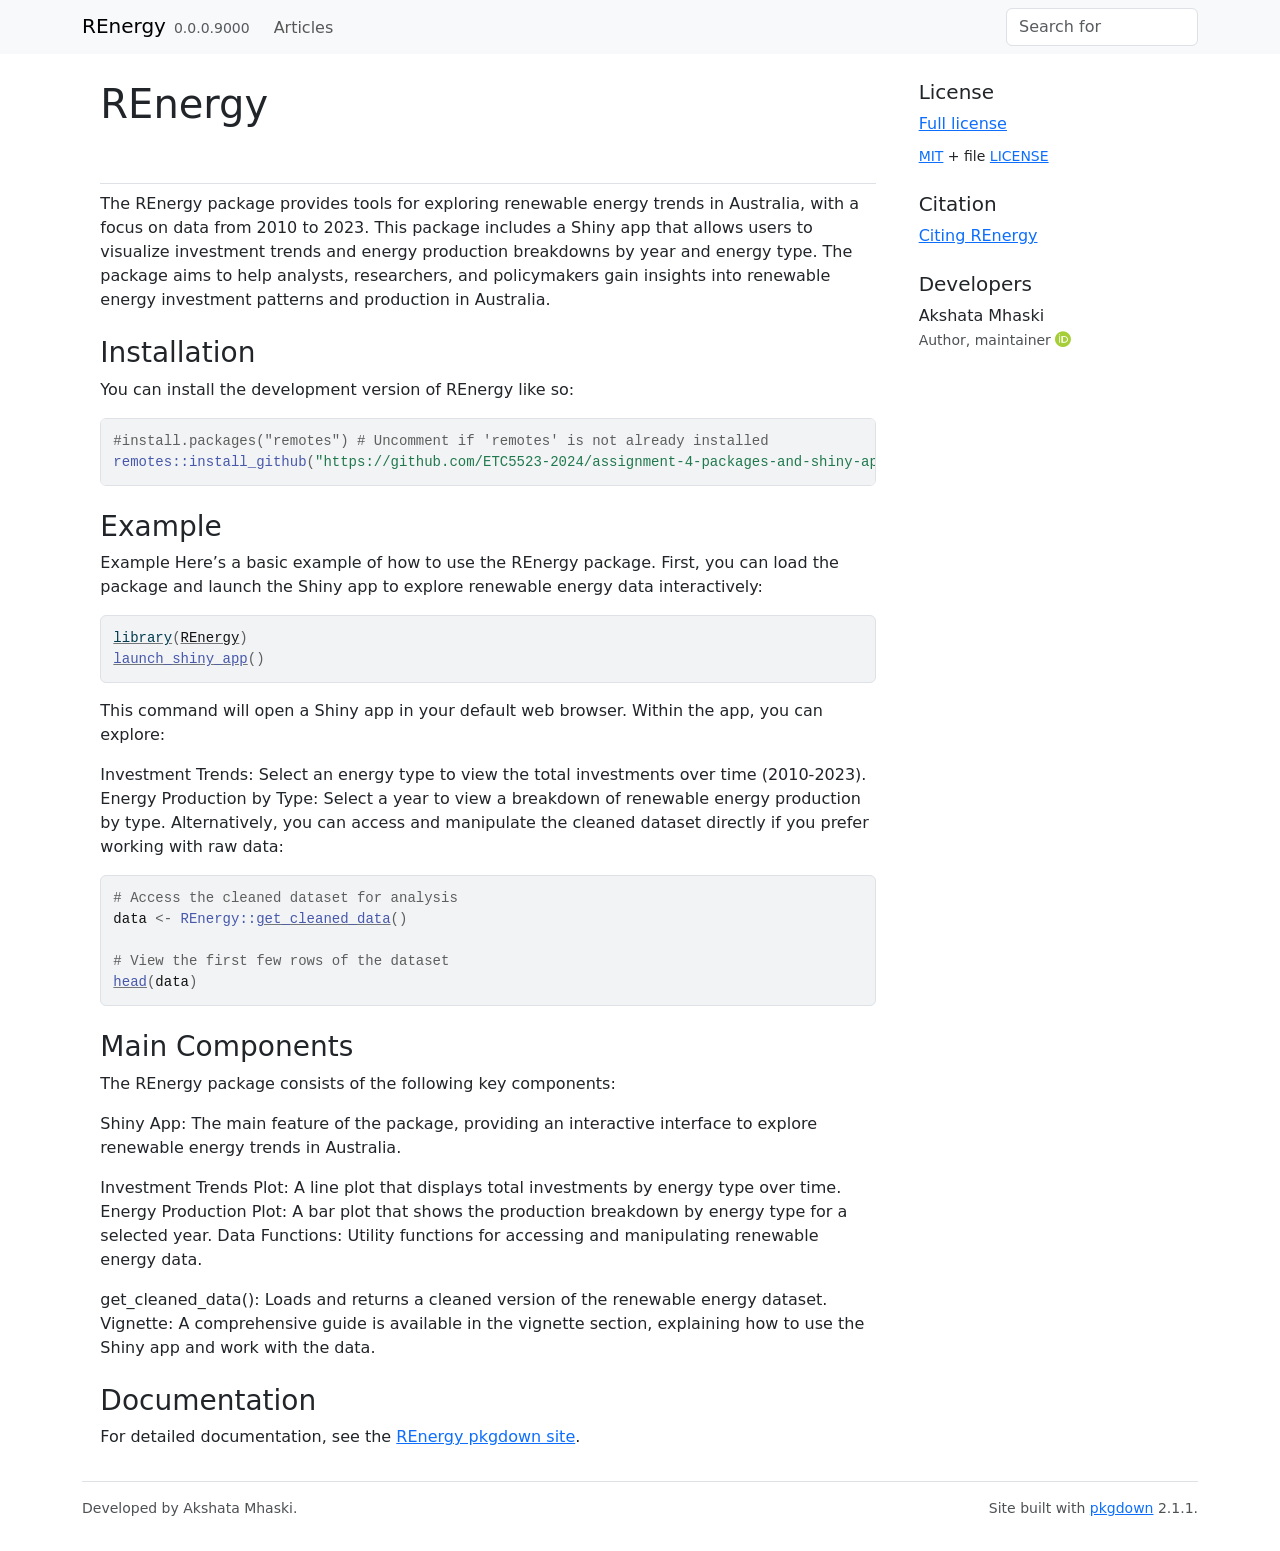
==== index.html @ c86338a3 "Deploying to gh-pages from @ ETC5523-2024/assignment-4-packages-and-shiny-apps-akshatamhaski@524d3fe" ====
<!DOCTYPE html>
<!-- Generated by pkgdown: do not edit by hand --><html lang="en">
<head>
<meta http-equiv="Content-Type" content="text/html; charset=UTF-8">
<meta charset="utf-8">
<meta http-equiv="X-UA-Compatible" content="IE=edge">
<meta name="viewport" content="width=device-width, initial-scale=1, shrink-to-fit=no">
<title>What the Package Does (One Line, Title Case) • REnergy</title>
<script src="deps/jquery-3.6.0/jquery-3.6.0.min.js"></script><meta name="viewport" content="width=device-width, initial-scale=1, shrink-to-fit=no">
<link href="deps/bootstrap-5.3.1/bootstrap.min.css" rel="stylesheet">
<script src="deps/bootstrap-5.3.1/bootstrap.bundle.min.js"></script><link href="deps/font-awesome-6.4.2/css/all.min.css" rel="stylesheet">
<link href="deps/font-awesome-6.4.2/css/v4-shims.min.css" rel="stylesheet">
<script src="deps/headroom-0.11.0/headroom.min.js"></script><script src="deps/headroom-0.11.0/jQuery.headroom.min.js"></script><script src="deps/bootstrap-toc-1.0.1/bootstrap-toc.min.js"></script><script src="deps/clipboard.js-2.0.11/clipboard.min.js"></script><script src="deps/search-1.0.0/autocomplete.jquery.min.js"></script><script src="deps/search-1.0.0/fuse.min.js"></script><script src="deps/search-1.0.0/mark.min.js"></script><!-- pkgdown --><script src="pkgdown.js"></script><meta property="og:title" content="What the Package Does (One Line, Title Case)">
<meta name="description" content="The REnergy package provides tools for analyzing renewable energy trends in Australia from 2010 to 2023. This package includes a Shiny app for interactive data visualization, allowing users to explore investment patterns and energy production by type and year. It is designed for researchers, analysts, and policymakers interested in renewable energy data.">
<meta property="og:description" content="The REnergy package provides tools for analyzing renewable energy trends in Australia from 2010 to 2023. This package includes a Shiny app for interactive data visualization, allowing users to explore investment patterns and energy production by type and year. It is designed for researchers, analysts, and policymakers interested in renewable energy data.">
</head>
<body>
    <a href="#main" class="visually-hidden-focusable">Skip to contents</a>


    <nav class="navbar navbar-expand-lg fixed-top bg-light" data-bs-theme="light" aria-label="Site navigation"><div class="container">

    <a class="navbar-brand me-2" href="index.html">REnergy</a>

    <small class="nav-text text-muted me-auto" data-bs-toggle="tooltip" data-bs-placement="bottom" title="">0.0.0.9000</small>


    <button class="navbar-toggler" type="button" data-bs-toggle="collapse" data-bs-target="#navbar" aria-controls="navbar" aria-expanded="false" aria-label="Toggle navigation">
      <span class="navbar-toggler-icon"></span>
    </button>

    <div id="navbar" class="collapse navbar-collapse ms-3">
      <ul class="navbar-nav me-auto">
<li class="nav-item"><a class="nav-link" href="articles/index.html">Articles</a></li>
      </ul>
<ul class="navbar-nav">
<li class="nav-item"><form class="form-inline" role="search">
 <input class="form-control" type="search" name="search-input" id="search-input" autocomplete="off" aria-label="Search site" placeholder="Search for" data-search-index="search.json">
</form></li>
      </ul>
</div>


  </div>
</nav><div class="container template-home">
<div class="row">
  <main id="main" class="col-md-9"><div class="section level1">
<div class="page-header"><h1 id="renergy">REnergy<a class="anchor" aria-label="anchor" href="#renergy"></a>
</h1></div>
<!-- badges: start -->
<!-- badges: end -->
<p>The REnergy package provides tools for exploring renewable energy trends in Australia, with a focus on data from 2010 to 2023. This package includes a Shiny app that allows users to visualize investment trends and energy production breakdowns by year and energy type. The package aims to help analysts, researchers, and policymakers gain insights into renewable energy investment patterns and production in Australia.</p>
<div class="section level2">
<h2 id="installation">Installation<a class="anchor" aria-label="anchor" href="#installation"></a>
</h2>
<p>You can install the development version of REnergy like so:</p>
<div class="sourceCode" id="cb1"><pre class="downlit sourceCode r">
<code class="sourceCode R"><span><span class="co">#install.packages("remotes") # Uncomment if 'remotes' is not already installed</span></span>
<span><span class="fu">remotes</span><span class="fu">::</span><span class="fu">install_github</span><span class="op">(</span><span class="st">"https://github.com/ETC5523-2024/assignment-4-packages-and-shiny-apps-akshatamhaski/tree/main/REnergy"</span><span class="op">)</span></span></code></pre></div>
</div>
<div class="section level2">
<h2 id="example">Example<a class="anchor" aria-label="anchor" href="#example"></a>
</h2>
<p>Example Here’s a basic example of how to use the REnergy package. First, you can load the package and launch the Shiny app to explore renewable energy data interactively:</p>
<div class="sourceCode" id="cb2"><pre class="downlit sourceCode r">
<code class="sourceCode R"><span><span class="kw"><a href="https://rdrr.io/r/base/library.html" class="external-link">library</a></span><span class="op">(</span><span class="va"><a href="https://etc5523-2024.github.io/assignment-4-packages-and-shiny-apps-akshatamhaski/">REnergy</a></span><span class="op">)</span></span>
<span><span class="fu"><a href="reference/launch_shiny_app.html">launch_shiny_app</a></span><span class="op">(</span><span class="op">)</span></span></code></pre></div>
<p>This command will open a Shiny app in your default web browser. Within the app, you can explore:</p>
<p>Investment Trends: Select an energy type to view the total investments over time (2010-2023). Energy Production by Type: Select a year to view a breakdown of renewable energy production by type. Alternatively, you can access and manipulate the cleaned dataset directly if you prefer working with raw data:</p>
<div class="sourceCode" id="cb3"><pre class="downlit sourceCode r">
<code class="sourceCode R"><span><span class="co"># Access the cleaned dataset for analysis</span></span>
<span><span class="va">data</span> <span class="op">&lt;-</span> <span class="fu">REnergy</span><span class="fu">::</span><span class="fu"><a href="reference/get_cleaned_data.html">get_cleaned_data</a></span><span class="op">(</span><span class="op">)</span></span>
<span></span>
<span><span class="co"># View the first few rows of the dataset</span></span>
<span><span class="fu"><a href="https://rdrr.io/r/utils/head.html" class="external-link">head</a></span><span class="op">(</span><span class="va">data</span><span class="op">)</span></span></code></pre></div>
</div>
<div class="section level2">
<h2 id="main-components">Main Components<a class="anchor" aria-label="anchor" href="#main-components"></a>
</h2>
<p>The REnergy package consists of the following key components:</p>
<p>Shiny App: The main feature of the package, providing an interactive interface to explore renewable energy trends in Australia.</p>
<p>Investment Trends Plot: A line plot that displays total investments by energy type over time. Energy Production Plot: A bar plot that shows the production breakdown by energy type for a selected year. Data Functions: Utility functions for accessing and manipulating renewable energy data.</p>
<p>get_cleaned_data(): Loads and returns a cleaned version of the renewable energy dataset. Vignette: A comprehensive guide is available in the vignette section, explaining how to use the Shiny app and work with the data.</p>
</div>
<div class="section level2">
<h2 id="documentation">Documentation<a class="anchor" aria-label="anchor" href="#documentation"></a>
</h2>
<p>For detailed documentation, see the <a href="https://etc5523-2024.github.io/assignment-4-packages-and-shiny-apps-akshatamhaski/">REnergy pkgdown site</a>.</p>
</div>
</div>
  </main><aside class="col-md-3"><div class="license">
<h2 data-toc-skip>License</h2>
<ul class="list-unstyled">
<li><a href="LICENSE.html">Full license</a></li>
<li><small><a href="https://opensource.org/licenses/mit-license.php" class="external-link">MIT</a> + file <a href="LICENSE-text.html">LICENSE</a></small></li>
</ul>
</div>


<div class="citation">
<h2 data-toc-skip>Citation</h2>
<ul class="list-unstyled">
<li><a href="authors.html#citation">Citing REnergy</a></li>
</ul>
</div>

<div class="developers">
<h2 data-toc-skip>Developers</h2>
<ul class="list-unstyled">
<li>Akshata Mhaski <br><small class="roles"> Author, maintainer </small> <a href="https://orcid.org/YOUR-ORCID-ID" target="orcid.widget" aria-label="ORCID" class="external-link"><span class="fab fa-orcid orcid" aria-hidden="true"></span></a> </li>
</ul>
</div>



  </aside>
</div>


    <footer><div class="pkgdown-footer-left">
  <p>Developed by Akshata Mhaski.</p>
</div>

<div class="pkgdown-footer-right">
  <p>Site built with <a href="https://pkgdown.r-lib.org/" class="external-link">pkgdown</a> 2.1.1.</p>
</div>

    </footer>
</div>





  </body>
</html>
---- deps/font-awesome-6.4.2/css/v4-shims.min.css ----
/*!
 * Font Awesome Free 6.4.2 by @fontawesome - https://fontawesome.com
 * License - https://fontawesome.com/license/free (Icons: CC BY 4.0, Fonts: SIL OFL 1.1, Code: MIT License)
 * Copyright 2023 Fonticons, Inc.
 */
.fa.fa-glass:before{content:"\f000"}.fa.fa-envelope-o{font-family:"Font Awesome 6 Free";font-weight:400}.fa.fa-envelope-o:before{content:"\f0e0"}.fa.fa-star-o{font-family:"Font Awesome 6 Free";font-weight:400}.fa.fa-star-o:before{content:"\f005"}.fa.fa-close:before,.fa.fa-remove:before{content:"\f00d"}.fa.fa-gear:before{content:"\f013"}.fa.fa-trash-o{font-family:"Font Awesome 6 Free";font-weight:400}.fa.fa-trash-o:before{content:"\f2ed"}.fa.fa-home:before{content:"\f015"}.fa.fa-file-o{font-family:"Font Awesome 6 Free";font-weight:400}.fa.fa-file-o:before{content:"\f15b"}.fa.fa-clock-o{font-family:"Font Awesome 6 Free";font-weight:400}.fa.fa-clock-o:before{content:"\f017"}.fa.fa-arrow-circle-o-down{font-family:"Font Awesome 6 Free";font-weight:400}.fa.fa-arrow-circle-o-down:before{content:"\f358"}.fa.fa-arrow-circle-o-up{font-family:"Font Awesome 6 Free";font-weight:400}.fa.fa-arrow-circle-o-up:before{content:"\f35b"}.fa.fa-play-circle-o{font-family:"Font Awesome 6 Free";font-weight:400}.fa.fa-play-circle-o:before{content:"\f144"}.fa.fa-repeat:before,.fa.fa-rotate-right:before{content:"\f01e"}.fa.fa-refresh:before{content:"\f021"}.fa.fa-list-alt{font-family:"Font Awesome 6 Free";font-weight:400}.fa.fa-list-alt:before{content:"\f022"}.fa.fa-dedent:before{content:"\f03b"}.fa.fa-video-camera:before{content:"\f03d"}.fa.fa-picture-o{font-family:"Font Awesome 6 Free";font-weight:400}.fa.fa-picture-o:before{content:"\f03e"}.fa.fa-photo{font-family:"Font Awesome 6 Free";font-weight:400}.fa.fa-photo:before{content:"\f03e"}.fa.fa-image{font-family:"Font Awesome 6 Free";font-weight:400}.fa.fa-image:before{content:"\f03e"}.fa.fa-map-marker:before{content:"\f3c5"}.fa.fa-pencil-square-o{font-family:"Font Awesome 6 Free";font-weight:400}.fa.fa-pencil-square-o:before{content:"\f044"}.fa.fa-edit{font-family:"Font Awesome 6 Free";font-weight:400}.fa.fa-edit:before{content:"\f044"}.fa.fa-share-square-o:before{content:"\f14d"}.fa.fa-check-square-o{font-family:"Font Awesome 6 Free";font-weight:400}.fa.fa-check-square-o:before{content:"\f14a"}.fa.fa-arrows:before{content:"\f0b2"}.fa.fa-times-circle-o{font-family:"Font Awesome 6 Free";font-weight:400}.fa.fa-times-circle-o:before{content:"\f057"}.fa.fa-check-circle-o{font-family:"Font Awesome 6 Free";font-weight:400}.fa.fa-check-circle-o:before{content:"\f058"}.fa.fa-mail-forward:before{content:"\f064"}.fa.fa-expand:before{content:"\f424"}.fa.fa-compress:before{content:"\f422"}.fa.fa-eye,.fa.fa-eye-slash{font-family:"Font Awesome 6 Free";font-weight:400}.fa.fa-warning:before{content:"\f071"}.fa.fa-calendar:before{content:"\f073"}.fa.fa-arrows-v:before{content:"\f338"}.fa.fa-arrows-h:before{content:"\f337"}.fa.fa-bar-chart-o:before,.fa.fa-bar-chart:before{content:"\e0e3"}.fa.fa-twitter-square{font-family:"Font Awesome 6 Brands";font-weight:400}.fa.fa-twitter-square:before{content:"\f081"}.fa.fa-facebook-square{font-family:"Font Awesome 6 Brands";font-weight:400}.fa.fa-facebook-square:before{content:"\f082"}.fa.fa-gears:before{content:"\f085"}.fa.fa-thumbs-o-up{font-family:"Font Awesome 6 Free";font-weight:400}.fa.fa-thumbs-o-up:before{content:"\f164"}.fa.fa-thumbs-o-down{font-family:"Font Awesome 6 Free";font-weight:400}.fa.fa-thumbs-o-down:before{content:"\f165"}.fa.fa-heart-o{font-family:"Font Awesome 6 Free";font-weight:400}.fa.fa-heart-o:before{content:"\f004"}.fa.fa-sign-out:before{content:"\f2f5"}.fa.fa-linkedin-square{font-family:"Font Awesome 6 Brands";font-weight:400}.fa.fa-linkedin-square:before{content:"\f08c"}.fa.fa-thumb-tack:before{content:"\f08d"}.fa.fa-external-link:before{content:"\f35d"}.fa.fa-sign-in:before{content:"\f2f6"}.fa.fa-github-square{font-family:"Font Awesome 6 Brands";font-weight:400}.fa.fa-github-square:before{content:"\f092"}.fa.fa-lemon-o{font-family:"Font Awesome 6 Free";font-weight:400}.fa.fa-lemon-o:before{content:"\f094"}.fa.fa-square-o{font-family:"Font Awesome 6 Free";font-weight:400}.fa.fa-square-o:before{content:"\f0c8"}.fa.fa-bookmark-o{font-family:"Font Awesome 6 Free";font-weight:400}.fa.fa-bookmark-o:before{content:"\f02e"}.fa.fa-facebook,.fa.fa-twitter{font-family:"Font Awesome 6 Brands";font-weight:400}.fa.fa-facebook:before{content:"\f39e"}.fa.fa-facebook-f{font-family:"Font Awesome 6 Brands";font-weight:400}.fa.fa-facebook-f:before{content:"\f39e"}.fa.fa-github{font-family:"Font Awesome 6 Brands";font-weight:400}.fa.fa-credit-card{font-family:"Font Awesome 6 Free";font-weight:400}.fa.fa-feed:before{content:"\f09e"}.fa.fa-hdd-o{font-family:"Font Awesome 6 Free";font-weight:400}.fa.fa-hdd-o:before{content:"\f0a0"}.fa.fa-hand-o-right{font-family:"Font Awesome 6 Free";font-weight:400}.fa.fa-hand-o-right:before{content:"\f0a4"}.fa.fa-hand-o-left{font-family:"Font Awesome 6 Free";font-weight:400}.fa.fa-hand-o-left:before{content:"\f0a5"}.fa.fa-hand-o-up{font-family:"Font Awesome 6 Free";font-weight:400}.fa.fa-hand-o-up:before{content:"\f0a6"}.fa.fa-hand-o-down{font-family:"Font Awesome 6 Free";font-weight:400}.fa.fa-hand-o-down:before{content:"\f0a7"}.fa.fa-globe:before{content:"\f57d"}.fa.fa-tasks:before{content:"\f828"}.fa.fa-arrows-alt:before{content:"\f31e"}.fa.fa-group:before{content:"\f0c0"}.fa.fa-chain:before{content:"\f0c1"}.fa.fa-cut:before{content:"\f0c4"}.fa.fa-files-o{font-family:"Font Awesome 6 Free";font-weight:400}.fa.fa-files-o:before{content:"\f0c5"}.fa.fa-floppy-o{font-family:"Font Awesome 6 Free";font-weight:400}.fa.fa-floppy-o:before{content:"\f0c7"}.fa.fa-save{font-family:"Font Awesome 6 Free";font-weight:400}.fa.fa-save:before{content:"\f0c7"}.fa.fa-navicon:before,.fa.fa-reorder:before{content:"\f0c9"}.fa.fa-magic:before{content:"\e2ca"}.fa.fa-pinterest,.fa.fa-pinterest-square{font-family:"Font Awesome 6 Brands";font-weight:400}.fa.fa-pinterest-square:before{content:"\f0d3"}.fa.fa-google-plus-square{font-family:"Font Awesome 6 Brands";font-weight:400}.fa.fa-google-plus-square:before{content:"\f0d4"}.fa.fa-google-plus{font-family:"Font Awesome 6 Brands";font-weight:400}.fa.fa-google-plus:before{content:"\f0d5"}.fa.fa-money:before{content:"\f3d1"}.fa.fa-unsorted:before{content:"\f0dc"}.fa.fa-sort-desc:before{content:"\f0dd"}.fa.fa-sort-asc:before{content:"\f0de"}.fa.fa-linkedin{font-family:"Font Awesome 6 Brands";font-weight:400}.fa.fa-linkedin:before{content:"\f0e1"}.fa.fa-rotate-left:before{content:"\f0e2"}.fa.fa-legal:before{content:"\f0e3"}.fa.fa-dashboard:before,.fa.fa-tachometer:before{content:"\f625"}.fa.fa-comment-o{font-family:"Font Awesome 6 Free";font-weight:400}.fa.fa-comment-o:before{content:"\f075"}.fa.fa-comments-o{font-family:"Font Awesome 6 Free";font-weight:400}.fa.fa-comments-o:before{content:"\f086"}.fa.fa-flash:before{content:"\f0e7"}.fa.fa-clipboard:before{content:"\f0ea"}.fa.fa-lightbulb-o{font-family:"Font Awesome 6 Free";font-weight:400}.fa.fa-lightbulb-o:before{content:"\f0eb"}.fa.fa-exchange:before{content:"\f362"}.fa.fa-cloud-download:before{content:"\f0ed"}.fa.fa-cloud-upload:before{content:"\f0ee"}.fa.fa-bell-o{font-family:"Font Awesome 6 Free";font-weight:400}.fa.fa-bell-o:before{content:"\f0f3"}.fa.fa-cutlery:before{content:"\f2e7"}.fa.fa-file-text-o{font-family:"Font Awesome 6 Free";font-weight:400}.fa.fa-file-text-o:before{content:"\f15c"}.fa.fa-building-o{font-family:"Font Awesome 6 Free";font-weight:400}.fa.fa-building-o:before{content:"\f1ad"}.fa.fa-hospital-o{font-family:"Font Awesome 6 Free";font-weight:400}.fa.fa-hospital-o:before{content:"\f0f8"}.fa.fa-tablet:before{content:"\f3fa"}.fa.fa-mobile-phone:before,.fa.fa-mobile:before{content:"\f3cd"}.fa.fa-circle-o{font-family:"Font Awesome 6 Free";font-weight:400}.fa.fa-circle-o:before{content:"\f111"}.fa.fa-mail-reply:before{content:"\f3e5"}.fa.fa-github-alt{font-family:"Font Awesome 6 Brands";font-weight:400}.fa.fa-folder-o{font-family:"Font Awesome 6 Free";font-weight:400}.fa.fa-folder-o:before{content:"\f07b"}.fa.fa-folder-open-o{font-family:"Font Awesome 6 Free";font-weight:400}.fa.fa-folder-open-o:before{content:"\f07c"}.fa.fa-smile-o{font-family:"Font Awesome 6 Free";font-weight:400}.fa.fa-smile-o:before{content:"\f118"}.fa.fa-frown-o{font-family:"Font Awesome 6 Free";font-weight:400}.fa.fa-frown-o:before{content:"\f119"}.fa.fa-meh-o{font-family:"Font Awesome 6 Free";font-weight:400}.fa.fa-meh-o:before{content:"\f11a"}.fa.fa-keyboard-o{font-family:"Font Awesome 6 Free";font-weight:400}.fa.fa-keyboard-o:before{content:"\f11c"}.fa.fa-flag-o{font-family:"Font Awesome 6 Free";font-weight:400}.fa.fa-flag-o:before{content:"\f024"}.fa.fa-mail-reply-all:before{content:"\f122"}.fa.fa-star-half-o{font-family:"Font Awesome 6 Free";font-weight:400}.fa.fa-star-half-o:before{content:"\f5c0"}.fa.fa-star-half-empty{font-family:"Font Awesome 6 Free";font-weight:400}.fa.fa-star-half-empty:before{content:"\f5c0"}.fa.fa-star-half-full{font-family:"Font Awesome 6 Free";font-weight:400}.fa.fa-star-half-full:before{content:"\f5c0"}.fa.fa-code-fork:before{content:"\f126"}.fa.fa-chain-broken:before,.fa.fa-unlink:before{content:"\f127"}.fa.fa-calendar-o{font-family:"Font Awesome 6 Free";font-weight:400}.fa.fa-calendar-o:before{content:"\f133"}.fa.fa-css3,.fa.fa-html5,.fa.fa-maxcdn{font-family:"Font Awesome 6 Brands";font-weight:400}.fa.fa-unlock-alt:before{content:"\f09c"}.fa.fa-minus-square-o{font-family:"Font Awesome 6 Free";font-weight:400}.fa.fa-minus-square-o:before{content:"\f146"}.fa.fa-level-up:before{content:"\f3bf"}.fa.fa-level-down:before{content:"\f3be"}.fa.fa-pencil-square:before{content:"\f14b"}.fa.fa-external-link-square:before{content:"\f360"}.fa.fa-compass{font-family:"Font Awesome 6 Free";font-weight:400}.fa.fa-caret-square-o-down{font-family:"Font Awesome 6 Free";font-weight:400}.fa.fa-caret-square-o-down:before{content:"\f150"}.fa.fa-toggle-down{font-family:"Font Awesome 6 Free";font-weight:400}.fa.fa-toggle-down:before{content:"\f150"}.fa.fa-caret-square-o-up{font-family:"Font Awesome 6 Free";font-weight:400}.fa.fa-caret-square-o-up:before{content:"\f151"}.fa.fa-toggle-up{font-family:"Font Awesome 6 Free";font-weight:400}.fa.fa-toggle-up:before{content:"\f151"}.fa.fa-caret-square-o-right{font-family:"Font Awesome 6 Free";font-weight:400}.fa.fa-caret-square-o-right:before{content:"\f152"}.fa.fa-toggle-right{font-family:"Font Awesome 6 Free";font-weight:400}.fa.fa-toggle-right:before{content:"\f152"}.fa.fa-eur:before,.fa.fa-euro:before{content:"\f153"}.fa.fa-gbp:before{content:"\f154"}.fa.fa-dollar:before,.fa.fa-usd:before{content:"\24"}.fa.fa-inr:before,.fa.fa-rupee:before{content:"\e1bc"}.fa.fa-cny:before,.fa.fa-jpy:before,.fa.fa-rmb:before,.fa.fa-yen:before{content:"\f157"}.fa.fa-rouble:before,.fa.fa-rub:before,.fa.fa-ruble:before{content:"\f158"}.fa.fa-krw:before,.fa.fa-won:before{content:"\f159"}.fa.fa-bitcoin,.fa.fa-btc{font-family:"Font Awesome 6 Brands";font-weight:400}.fa.fa-bitcoin:before{content:"\f15a"}.fa.fa-file-text:before{content:"\f15c"}.fa.fa-sort-alpha-asc:before{content:"\f15d"}.fa.fa-sort-alpha-desc:before{content:"\f881"}.fa.fa-sort-amount-asc:before{content:"\f884"}.fa.fa-sort-amount-desc:before{content:"\f160"}.fa.fa-sort-numeric-asc:before{content:"\f162"}.fa.fa-sort-numeric-desc:before{content:"\f886"}.fa.fa-youtube-square{font-family:"Font Awesome 6 Brands";font-weight:400}.fa.fa-youtube-square:before{content:"\f431"}.fa.fa-xing,.fa.fa-xing-square,.fa.fa-youtube{font-family:"Font Awesome 6 Brands";font-weight:400}.fa.fa-xing-square:before{content:"\f169"}.fa.fa-youtube-play{font-family:"Font Awesome 6 Brands";font-weight:400}.fa.fa-youtube-play:before{content:"\f167"}.fa.fa-adn,.fa.fa-bitbucket,.fa.fa-bitbucket-square,.fa.fa-dropbox,.fa.fa-flickr,.fa.fa-instagram,.fa.fa-stack-overflow{font-family:"Font Awesome 6 Brands";font-weight:400}.fa.fa-bitbucket-square:before{content:"\f171"}.fa.fa-tumblr,.fa.fa-tumblr-square{font-family:"Font Awesome 6 Brands";font-weight:400}.fa.fa-tumblr-square:before{content:"\f174"}.fa.fa-long-arrow-down:before{content:"\f309"}.fa.fa-long-arrow-up:before{content:"\f30c"}.fa.fa-long-arrow-left:before{content:"\f30a"}.fa.fa-long-arrow-right:before{content:"\f30b"}.fa.fa-android,.fa.fa-apple,.fa.fa-dribbble,.fa.fa-foursquare,.fa.fa-gittip,.fa.fa-gratipay,.fa.fa-linux,.fa.fa-skype,.fa.fa-trello,.fa.fa-windows{font-family:"Font Awesome 6 Brands";font-weight:400}.fa.fa-gittip:before{content:"\f184"}.fa.fa-sun-o{font-family:"Font Awesome 6 Free";font-weight:400}.fa.fa-sun-o:before{content:"\f185"}.fa.fa-moon-o{font-family:"Font Awesome 6 Free";font-weight:400}.fa.fa-moon-o:before{content:"\f186"}.fa.fa-pagelines,.fa.fa-renren,.fa.fa-stack-exchange,.fa.fa-vk,.fa.fa-weibo{font-family:"Font Awesome 6 Brands";font-weight:400}.fa.fa-arrow-circle-o-right{font-family:"Font Awesome 6 Free";font-weight:400}.fa.fa-arrow-circle-o-right:before{content:"\f35a"}.fa.fa-arrow-circle-o-left{font-family:"Font Awesome 6 Free";font-weight:400}.fa.fa-arrow-circle-o-left:before{content:"\f359"}.fa.fa-caret-square-o-left{font-family:"Font Awesome 6 Free";font-weight:400}.fa.fa-caret-square-o-left:before{content:"\f191"}.fa.fa-toggle-left{font-family:"Font Awesome 6 Free";font-weight:400}.fa.fa-toggle-left:before{content:"\f191"}.fa.fa-dot-circle-o{font-family:"Font Awesome 6 Free";font-weight:400}.fa.fa-dot-circle-o:before{content:"\f192"}.fa.fa-vimeo-square{font-family:"Font Awesome 6 Brands";font-weight:400}.fa.fa-vimeo-square:before{content:"\f194"}.fa.fa-try:before,.fa.fa-turkish-lira:before{content:"\e2bb"}.fa.fa-plus-square-o{font-family:"Font Awesome 6 Free";font-weight:400}.fa.fa-plus-square-o:before{content:"\f0fe"}.fa.fa-openid,.fa.fa-slack,.fa.fa-wordpress{font-family:"Font Awesome 6 Brands";font-weight:400}.fa.fa-bank:before,.fa.fa-institution:before{content:"\f19c"}.fa.fa-mortar-board:before{content:"\f19d"}.fa.fa-google,.fa.fa-reddit,.fa.fa-reddit-square,.fa.fa-yahoo{font-family:"Font Awesome 6 Brands";font-weight:400}.fa.fa-reddit-square:before{content:"\f1a2"}.fa.fa-behance,.fa.fa-behance-square,.fa.fa-delicious,.fa.fa-digg,.fa.fa-drupal,.fa.fa-joomla,.fa.fa-pied-piper-alt,.fa.fa-pied-piper-pp,.fa.fa-stumbleupon,.fa.fa-stumbleupon-circle{font-family:"Font Awesome 6 Brands";font-weight:400}.fa.fa-behance-square:before{content:"\f1b5"}.fa.fa-steam,.fa.fa-steam-square{font-family:"Font Awesome 6 Brands";font-weight:400}.fa.fa-steam-square:before{content:"\f1b7"}.fa.fa-automobile:before{content:"\f1b9"}.fa.fa-cab:before{content:"\f1ba"}.fa.fa-deviantart,.fa.fa-soundcloud,.fa.fa-spotify{font-family:"Font Awesome 6 Brands";font-weight:400}.fa.fa-file-pdf-o{font-family:"Font Awesome 6 Free";font-weight:400}.fa.fa-file-pdf-o:before{content:"\f1c1"}.fa.fa-file-word-o{font-family:"Font Awesome 6 Free";font-weight:400}.fa.fa-file-word-o:before{content:"\f1c2"}.fa.fa-file-excel-o{font-family:"Font Awesome 6 Free";font-weight:400}.fa.fa-file-excel-o:before{content:"\f1c3"}.fa.fa-file-powerpoint-o{font-family:"Font Awesome 6 Free";font-weight:400}.fa.fa-file-powerpoint-o:before{content:"\f1c4"}.fa.fa-file-image-o{font-family:"Font Awesome 6 Free";font-weight:400}.fa.fa-file-image-o:before{content:"\f1c5"}.fa.fa-file-photo-o{font-family:"Font Awesome 6 Free";font-weight:400}.fa.fa-file-photo-o:before{content:"\f1c5"}.fa.fa-file-picture-o{font-family:"Font Awesome 6 Free";font-weight:400}.fa.fa-file-picture-o:before{content:"\f1c5"}.fa.fa-file-archive-o{font-family:"Font Awesome 6 Free";font-weight:400}.fa.fa-file-archive-o:before{content:"\f1c6"}.fa.fa-file-zip-o{font-family:"Font Awesome 6 Free";font-weight:400}.fa.fa-file-zip-o:before{content:"\f1c6"}.fa.fa-file-audio-o{font-family:"Font Awesome 6 Free";font-weight:400}.fa.fa-file-audio-o:before{content:"\f1c7"}.fa.fa-file-sound-o{font-family:"Font Awesome 6 Free";font-weight:400}.fa.fa-file-sound-o:before{content:"\f1c7"}.fa.fa-file-video-o{font-family:"Font Awesome 6 Free";font-weight:400}.fa.fa-file-video-o:before{content:"\f1c8"}.fa.fa-file-movie-o{font-family:"Font Awesome 6 Free";font-weight:400}.fa.fa-file-movie-o:before{content:"\f1c8"}.fa.fa-file-code-o{font-family:"Font Awesome 6 Free";font-weight:400}.fa.fa-file-code-o:before{content:"\f1c9"}.fa.fa-codepen,.fa.fa-jsfiddle,.fa.fa-vine{font-family:"Font Awesome 6 Brands";font-weight:400}.fa.fa-life-bouy:before,.fa.fa-life-buoy:before,.fa.fa-life-saver:before,.fa.fa-support:before{content:"\f1cd"}.fa.fa-circle-o-notch:before{content:"\f1ce"}.fa.fa-ra,.fa.fa-rebel{font-family:"Font Awesome 6 Brands";font-weight:400}.fa.fa-ra:before{content:"\f1d0"}.fa.fa-resistance{font-family:"Font Awesome 6 Brands";font-weight:400}.fa.fa-resistance:before{content:"\f1d0"}.fa.fa-empire,.fa.fa-ge{font-family:"Font Awesome 6 Brands";font-weight:400}.fa.fa-ge:before{content:"\f1d1"}.fa.fa-git-square{font-family:"Font Awesome 6 Brands";font-weight:400}.fa.fa-git-square:before{content:"\f1d2"}.fa.fa-git,.fa.fa-hacker-news,.fa.fa-y-combinator-square{font-family:"Font Awesome 6 Brands";font-weight:400}.fa.fa-y-combinator-square:before{content:"\f1d4"}.fa.fa-yc-square{font-family:"Font Awesome 6 Brands";font-weight:400}.fa.fa-yc-square:before{content:"\f1d4"}.fa.fa-qq,.fa.fa-tencent-weibo,.fa.fa-wechat,.fa.fa-weixin{font-family:"Font Awesome 6 Brands";font-weight:400}.fa.fa-wechat:before{content:"\f1d7"}.fa.fa-send:before{content:"\f1d8"}.fa.fa-paper-plane-o{font-family:"Font Awesome 6 Free";font-weight:400}.fa.fa-paper-plane-o:before{content:"\f1d8"}.fa.fa-send-o{font-family:"Font Awesome 6 Free";font-weight:400}.fa.fa-send-o:before{content:"\f1d8"}.fa.fa-circle-thin{font-family:"Font Awesome 6 Free";font-weight:400}.fa.fa-circle-thin:before{content:"\f111"}.fa.fa-header:before{content:"\f1dc"}.fa.fa-futbol-o{font-family:"Font Awesome 6 Free";font-weight:400}.fa.fa-futbol-o:before{content:"\f1e3"}.fa.fa-soccer-ball-o{font-family:"Font Awesome 6 Free";font-weight:400}.fa.fa-soccer-ball-o:before{content:"\f1e3"}.fa.fa-slideshare,.fa.fa-twitch,.fa.fa-yelp{font-family:"Font Awesome 6 Brands";font-weight:400}.fa.fa-newspaper-o{font-family:"Font Awesome 6 Free";font-weight:400}.fa.fa-newspaper-o:before{content:"\f1ea"}.fa.fa-cc-amex,.fa.fa-cc-discover,.fa.fa-cc-mastercard,.fa.fa-cc-paypal,.fa.fa-cc-stripe,.fa.fa-cc-visa,.fa.fa-google-wallet,.fa.fa-paypal{font-family:"Font Awesome 6 Brands";font-weight:400}.fa.fa-bell-slash-o{font-family:"Font Awesome 6 Free";font-weight:400}.fa.fa-bell-slash-o:before{content:"\f1f6"}.fa.fa-trash:before{content:"\f2ed"}.fa.fa-copyright{font-family:"Font Awesome 6 Free";font-weight:400}.fa.fa-eyedropper:before{content:"\f1fb"}.fa.fa-area-chart:before{content:"\f1fe"}.fa.fa-pie-chart:before{content:"\f200"}.fa.fa-line-chart:before{content:"\f201"}.fa.fa-lastfm,.fa.fa-lastfm-square{font-family:"Font Awesome 6 Brands";font-weight:400}.fa.fa-lastfm-square:before{content:"\f203"}.fa.fa-angellist,.fa.fa-ioxhost{font-family:"Font Awesome 6 Brands";font-weight:400}.fa.fa-cc{font-family:"Font Awesome 6 Free";font-weight:400}.fa.fa-cc:before{content:"\f20a"}.fa.fa-ils:before,.fa.fa-shekel:before,.fa.fa-sheqel:before{content:"\f20b"}.fa.fa-buysellads,.fa.fa-connectdevelop,.fa.fa-dashcube,.fa.fa-forumbee,.fa.fa-leanpub,.fa.fa-sellsy,.fa.fa-shirtsinbulk,.fa.fa-simplybuilt,.fa.fa-skyatlas{font-family:"Font Awesome 6 Brands";font-weight:400}.fa.fa-diamond{font-family:"Font Awesome 6 Free";font-weight:400}.fa.fa-diamond:before{content:"\f3a5"}.fa.fa-intersex:before,.fa.fa-transgender:before{content:"\f224"}.fa.fa-transgender-alt:before{content:"\f225"}.fa.fa-facebook-official{font-family:"Font Awesome 6 Brands";font-weight:400}.fa.fa-facebook-official:before{content:"\f09a"}.fa.fa-pinterest-p,.fa.fa-whatsapp{font-family:"Font Awesome 6 Brands";font-weight:400}.fa.fa-hotel:before{content:"\f236"}.fa.fa-medium,.fa.fa-viacoin,.fa.fa-y-combinator,.fa.fa-yc{font-family:"Font Awesome 6 Brands";font-weight:400}.fa.fa-yc:before{content:"\f23b"}.fa.fa-expeditedssl,.fa.fa-opencart,.fa.fa-optin-monster{font-family:"Font Awesome 6 Brands";font-weight:400}.fa.fa-battery-4:before,.fa.fa-battery:before{content:"\f240"}.fa.fa-battery-3:before{content:"\f241"}.fa.fa-battery-2:before{content:"\f242"}.fa.fa-battery-1:before{content:"\f243"}.fa.fa-battery-0:before{content:"\f244"}.fa.fa-object-group,.fa.fa-object-ungroup,.fa.fa-sticky-note-o{font-family:"Font Awesome 6 Free";font-weight:400}.fa.fa-sticky-note-o:before{content:"\f249"}.fa.fa-cc-diners-club,.fa.fa-cc-jcb{font-family:"Font Awesome 6 Brands";font-weight:400}.fa.fa-clone{font-family:"Font Awesome 6 Free";font-weight:400}.fa.fa-hourglass-o:before{content:"\f254"}.fa.fa-hourglass-1:before{content:"\f251"}.fa.fa-hourglass-2:before{content:"\f252"}.fa.fa-hourglass-3:before{content:"\f253"}.fa.fa-hand-rock-o{font-family:"Font Awesome 6 Free";font-weight:400}.fa.fa-hand-rock-o:before{content:"\f255"}.fa.fa-hand-grab-o{font-family:"Font Awesome 6 Free";font-weight:400}.fa.fa-hand-grab-o:before{content:"\f255"}.fa.fa-hand-paper-o{font-family:"Font Awesome 6 Free";font-weight:400}.fa.fa-hand-paper-o:before{content:"\f256"}.fa.fa-hand-stop-o{font-family:"Font Awesome 6 Free";font-weight:400}.fa.fa-hand-stop-o:before{content:"\f256"}.fa.fa-hand-scissors-o{font-family:"Font Awesome 6 Free";font-weight:400}.fa.fa-hand-scissors-o:before{content:"\f257"}.fa.fa-hand-lizard-o{font-family:"Font Awesome 6 Free";font-weight:400}.fa.fa-hand-lizard-o:before{content:"\f258"}.fa.fa-hand-spock-o{font-family:"Font Awesome 6 Free";font-weight:400}.fa.fa-hand-spock-o:before{content:"\f259"}.fa.fa-hand-pointer-o{font-family:"Font Awesome 6 Free";font-weight:400}.fa.fa-hand-pointer-o:before{content:"\f25a"}.fa.fa-hand-peace-o{font-family:"Font Awesome 6 Free";font-weight:400}.fa.fa-hand-peace-o:before{content:"\f25b"}.fa.fa-registered{font-family:"Font Awesome 6 Free";font-weight:400}.fa.fa-creative-commons,.fa.fa-gg,.fa.fa-gg-circle,.fa.fa-odnoklassniki,.fa.fa-odnoklassniki-square{font-family:"Font Awesome 6 Brands";font-weight:400}.fa.fa-odnoklassniki-square:before{content:"\f264"}.fa.fa-chrome,.fa.fa-firefox,.fa.fa-get-pocket,.fa.fa-internet-explorer,.fa.fa-opera,.fa.fa-safari,.fa.fa-wikipedia-w{font-family:"Font Awesome 6 Brands";font-weight:400}.fa.fa-television:before{content:"\f26c"}.fa.fa-500px,.fa.fa-amazon,.fa.fa-contao{font-family:"Font Awesome 6 Brands";font-weight:400}.fa.fa-calendar-plus-o{font-family:"Font Awesome 6 Free";font-weight:400}.fa.fa-calendar-plus-o:before{content:"\f271"}.fa.fa-calendar-minus-o{font-family:"Font Awesome 6 Free";font-weight:400}.fa.fa-calendar-minus-o:before{content:"\f272"}.fa.fa-calendar-times-o{font-family:"Font Awesome 6 Free";font-weight:400}.fa.fa-calendar-times-o:before{content:"\f273"}.fa.fa-calendar-check-o{font-family:"Font Awesome 6 Free";font-weight:400}.fa.fa-calendar-check-o:before{content:"\f274"}.fa.fa-map-o{font-family:"Font Awesome 6 Free";font-weight:400}.fa.fa-map-o:before{content:"\f279"}.fa.fa-commenting:before{content:"\f4ad"}.fa.fa-commenting-o{font-family:"Font Awesome 6 Free";font-weight:400}.fa.fa-commenting-o:before{content:"\f4ad"}.fa.fa-houzz,.fa.fa-vimeo{font-family:"Font Awesome 6 Brands";font-weight:400}.fa.fa-vimeo:before{content:"\f27d"}.fa.fa-black-tie,.fa.fa-edge,.fa.fa-fonticons,.fa.fa-reddit-alien{font-family:"Font Awesome 6 Brands";font-weight:400}.fa.fa-credit-card-alt:before{content:"\f09d"}.fa.fa-codiepie,.fa.fa-fort-awesome,.fa.fa-mixcloud,.fa.fa-modx,.fa.fa-product-hunt,.fa.fa-scribd,.fa.fa-usb{font-family:"Font Awesome 6 Brands";font-weight:400}.fa.fa-pause-circle-o{font-family:"Font Awesome 6 Free";font-weight:400}.fa.fa-pause-circle-o:before{content:"\f28b"}.fa.fa-stop-circle-o{font-family:"Font Awesome 6 Free";font-weight:400}.fa.fa-stop-circle-o:before{content:"\f28d"}.fa.fa-bluetooth,.fa.fa-bluetooth-b,.fa.fa-envira,.fa.fa-gitlab,.fa.fa-wheelchair-alt,.fa.fa-wpbeginner,.fa.fa-wpforms{font-family:"Font Awesome 6 Brands";font-weight:400}.fa.fa-wheelchair-alt:before{content:"\f368"}.fa.fa-question-circle-o{font-family:"Font Awesome 6 Free";font-weight:400}.fa.fa-question-circle-o:before{content:"\f059"}.fa.fa-volume-control-phone:before{content:"\f2a0"}.fa.fa-asl-interpreting:before{content:"\f2a3"}.fa.fa-deafness:before,.fa.fa-hard-of-hearing:before{content:"\f2a4"}.fa.fa-glide,.fa.fa-glide-g{font-family:"Font Awesome 6 Brands";font-weight:400}.fa.fa-signing:before{content:"\f2a7"}.fa.fa-viadeo,.fa.fa-viadeo-square{font-family:"Font Awesome 6 Brands";font-weight:400}.fa.fa-viadeo-square:before{content:"\f2aa"}.fa.fa-snapchat,.fa.fa-snapchat-ghost{font-family:"Font Awesome 6 Brands";font-weight:400}.fa.fa-snapchat-ghost:before{content:"\f2ab"}.fa.fa-snapchat-square{font-family:"Font Awesome 6 Brands";font-weight:400}.fa.fa-snapchat-square:before{content:"\f2ad"}.fa.fa-first-order,.fa.fa-google-plus-official,.fa.fa-pied-piper,.fa.fa-themeisle,.fa.fa-yoast{font-family:"Font Awesome 6 Brands";font-weight:400}.fa.fa-google-plus-official:before{content:"\f2b3"}.fa.fa-google-plus-circle{font-family:"Font Awesome 6 Brands";font-weight:400}.fa.fa-google-plus-circle:before{content:"\f2b3"}.fa.fa-fa,.fa.fa-font-awesome{font-family:"Font Awesome 6 Brands";font-weight:400}.fa.fa-fa:before{content:"\f2b4"}.fa.fa-handshake-o{font-family:"Font Awesome 6 Free";font-weight:400}.fa.fa-handshake-o:before{content:"\f2b5"}.fa.fa-envelope-open-o{font-family:"Font Awesome 6 Free";font-weight:400}.fa.fa-envelope-open-o:before{content:"\f2b6"}.fa.fa-linode{font-family:"Font Awesome 6 Brands";font-weight:400}.fa.fa-address-book-o{font-family:"Font Awesome 6 Free";font-weight:400}.fa.fa-address-book-o:before{content:"\f2b9"}.fa.fa-vcard:before{content:"\f2bb"}.fa.fa-address-card-o{font-family:"Font Awesome 6 Free";font-weight:400}.fa.fa-address-card-o:before{content:"\f2bb"}.fa.fa-vcard-o{font-family:"Font Awesome 6 Free";font-weight:400}.fa.fa-vcard-o:before{content:"\f2bb"}.fa.fa-user-circle-o{font-family:"Font Awesome 6 Free";font-weight:400}.fa.fa-user-circle-o:before{content:"\f2bd"}.fa.fa-user-o{font-family:"Font Awesome 6 Free";font-weight:400}.fa.fa-user-o:before{content:"\f007"}.fa.fa-id-badge{font-family:"Font Awesome 6 Free";font-weight:400}.fa.fa-drivers-license:before{content:"\f2c2"}.fa.fa-id-card-o{font-family:"Font Awesome 6 Free";font-weight:400}.fa.fa-id-card-o:before{content:"\f2c2"}.fa.fa-drivers-license-o{font-family:"Font Awesome 6 Free";font-weight:400}.fa.fa-drivers-license-o:before{content:"\f2c2"}.fa.fa-free-code-camp,.fa.fa-quora,.fa.fa-telegram{font-family:"Font Awesome 6 Brands";font-weight:400}.fa.fa-thermometer-4:before,.fa.fa-thermometer:before{content:"\f2c7"}.fa.fa-thermometer-3:before{content:"\f2c8"}.fa.fa-thermometer-2:before{content:"\f2c9"}.fa.fa-thermometer-1:before{content:"\f2ca"}.fa.fa-thermometer-0:before{content:"\f2cb"}.fa.fa-bathtub:before,.fa.fa-s15:before{content:"\f2cd"}.fa.fa-window-maximize,.fa.fa-window-restore{font-family:"Font Awesome 6 Free";font-weight:400}.fa.fa-times-rectangle:before{content:"\f410"}.fa.fa-window-close-o{font-family:"Font Awesome 6 Free";font-weight:400}.fa.fa-window-close-o:before{content:"\f410"}.fa.fa-times-rectangle-o{font-family:"Font Awesome 6 Free";font-weight:400}.fa.fa-times-rectangle-o:before{content:"\f410"}.fa.fa-bandcamp,.fa.fa-eercast,.fa.fa-etsy,.fa.fa-grav,.fa.fa-imdb,.fa.fa-ravelry{font-family:"Font Awesome 6 Brands";font-weight:400}.fa.fa-eercast:before{content:"\f2da"}.fa.fa-snowflake-o{font-family:"Font Awesome 6 Free";font-weight:400}.fa.fa-snowflake-o:before{content:"\f2dc"}.fa.fa-meetup,.fa.fa-superpowers,.fa.fa-wpexplorer{font-family:"Font Awesome 6 Brands";font-weight:400}
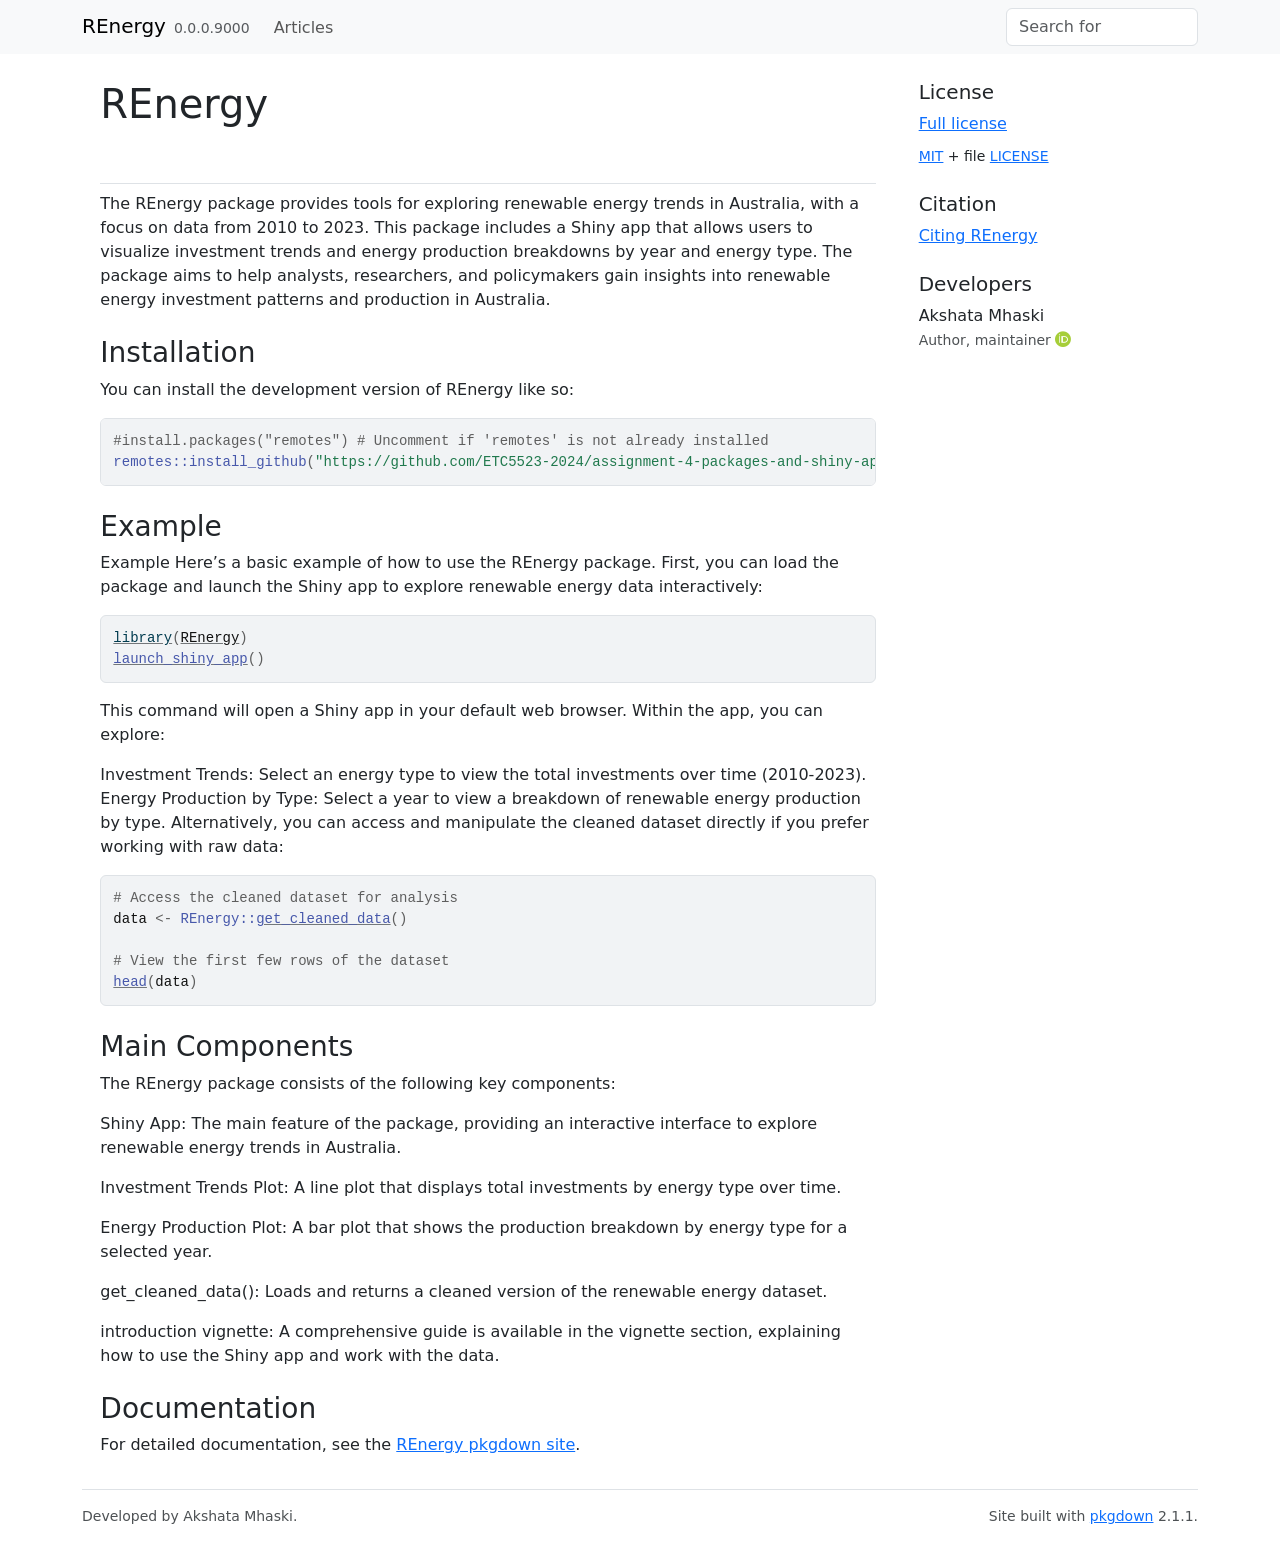
==== commit 093fb8e3: "Deploying to gh-pages from @ ETC5523-2024/assignment-4-packages-and-shiny-apps-akshatamhaski@c4c956b" ====
--- a/index.html
+++ b/index.html
@@ -79,8 +79,10 @@
 </h2>
 <p>The REnergy package consists of the following key components:</p>
 <p>Shiny App: The main feature of the package, providing an interactive interface to explore renewable energy trends in Australia.</p>
-<p>Investment Trends Plot: A line plot that displays total investments by energy type over time. Energy Production Plot: A bar plot that shows the production breakdown by energy type for a selected year. Data Functions: Utility functions for accessing and manipulating renewable energy data.</p>
-<p>get_cleaned_data(): Loads and returns a cleaned version of the renewable energy dataset. Vignette: A comprehensive guide is available in the vignette section, explaining how to use the Shiny app and work with the data.</p>
+<p>Investment Trends Plot: A line plot that displays total investments by energy type over time.</p>
+<p>Energy Production Plot: A bar plot that shows the production breakdown by energy type for a selected year.</p>
+<p>get_cleaned_data(): Loads and returns a cleaned version of the renewable energy dataset.</p>
+<p>introduction vignette: A comprehensive guide is available in the vignette section, explaining how to use the Shiny app and work with the data.</p>
 </div>
 <div class="section level2">
 <h2 id="documentation">Documentation<a class="anchor" aria-label="anchor" href="#documentation"></a>
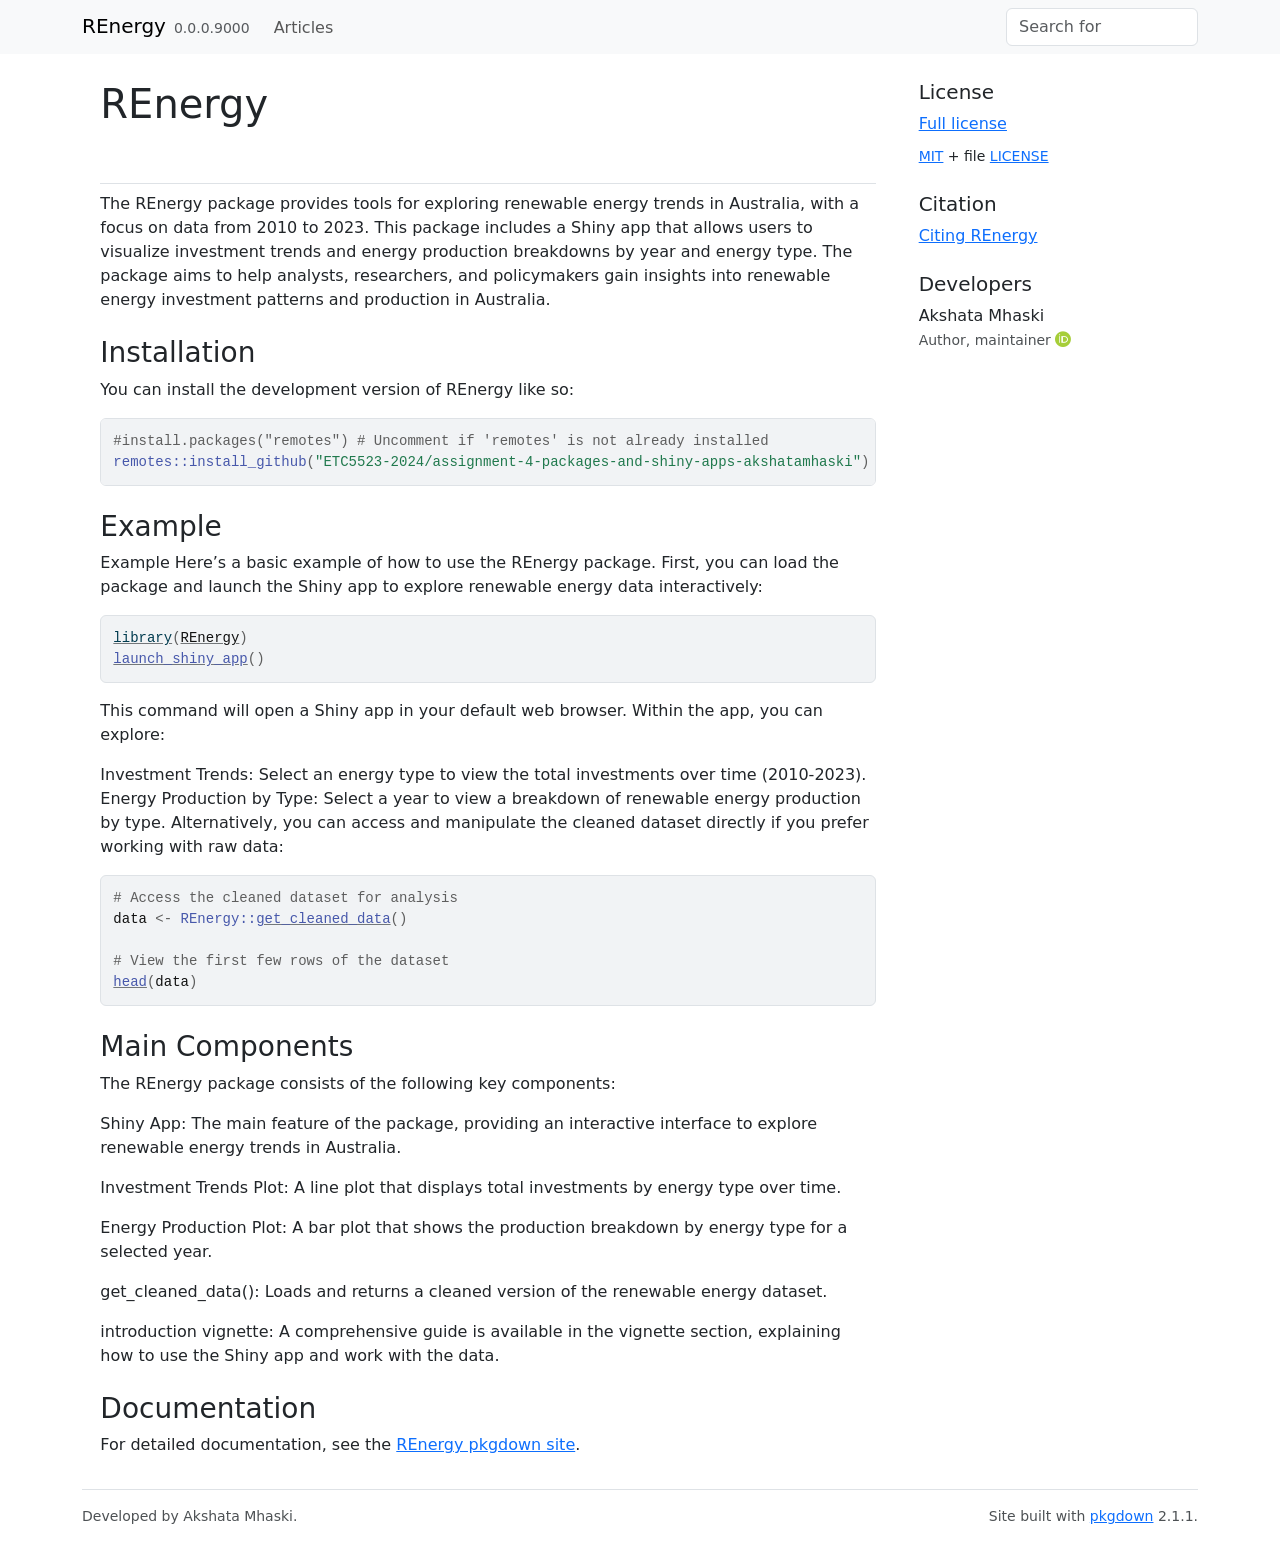
==== commit e99b05cb: "Deploying to gh-pages from @ ETC5523-2024/assignment-4-packages-and-shiny-apps-akshatamhaski@73bf3b0" ====
--- a/index.html
+++ b/index.html
@@ -56,7 +56,7 @@
 <p>You can install the development version of REnergy like so:</p>
 <div class="sourceCode" id="cb1"><pre class="downlit sourceCode r">
 <code class="sourceCode R"><span><span class="co">#install.packages("remotes") # Uncomment if 'remotes' is not already installed</span></span>
-<span><span class="fu">remotes</span><span class="fu">::</span><span class="fu">install_github</span><span class="op">(</span><span class="st">"https://github.com/ETC5523-2024/assignment-4-packages-and-shiny-apps-akshatamhaski/tree/main/REnergy"</span><span class="op">)</span></span></code></pre></div>
+<span><span class="fu">remotes</span><span class="fu">::</span><span class="fu">install_github</span><span class="op">(</span><span class="st">"ETC5523-2024/assignment-4-packages-and-shiny-apps-akshatamhaski"</span><span class="op">)</span></span></code></pre></div>
 </div>
 <div class="section level2">
 <h2 id="example">Example<a class="anchor" aria-label="anchor" href="#example"></a>
